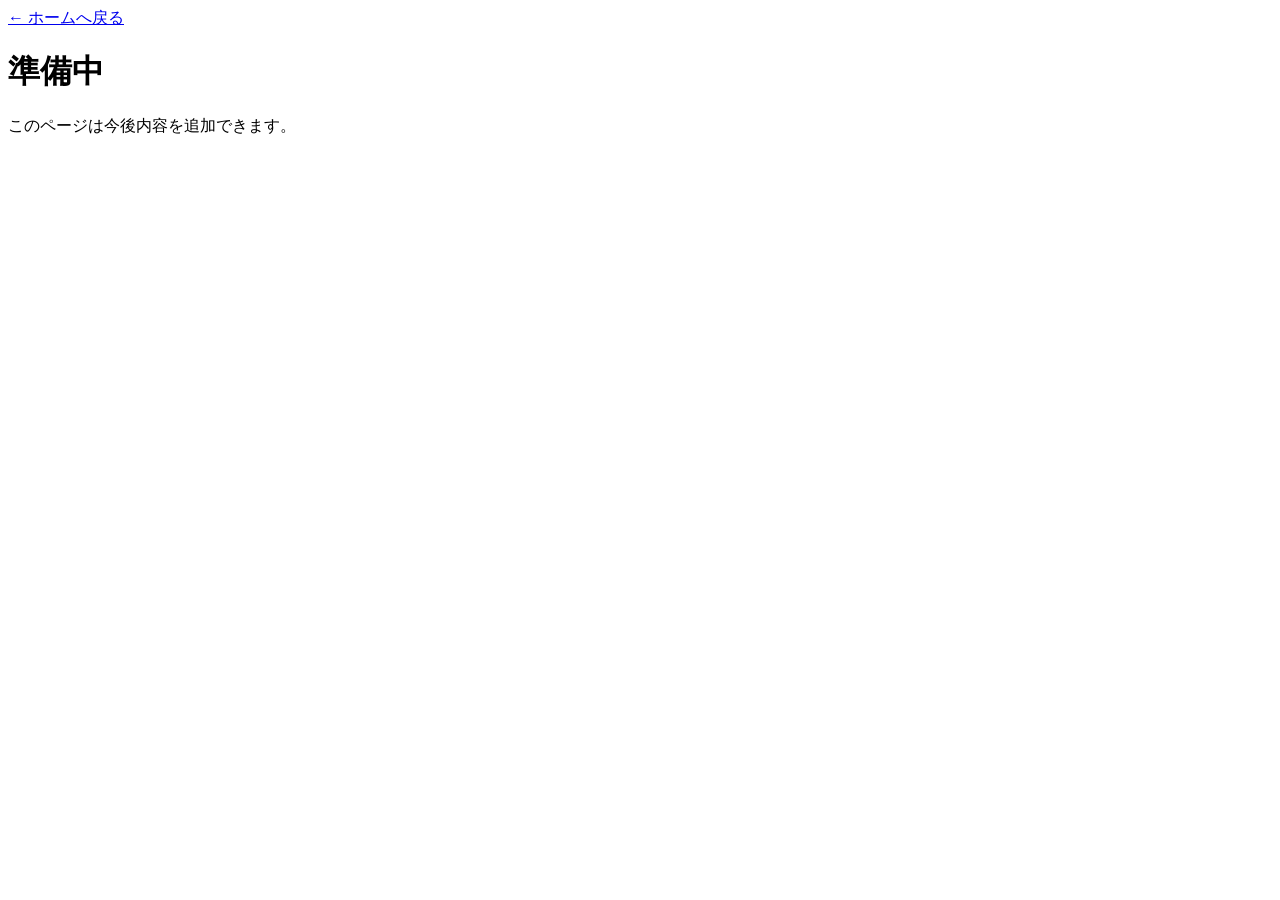
==== blog.html @ 23207fde "Add files via upload" ====
<!doctype html><html lang="ja"><head><meta charset="utf-8"><meta name="viewport" content="width=device-width,initial-scale=1"><title>blog｜キャリアコンサルタント ○○○○</title><link rel="stylesheet" href="assets/css/style.css"></head><body><header class="simple-header"><div class="container"><a href="index.html">← ホームへ戻る</a></div></header><main class="subpage"><div class="container narrow"><h1>準備中</h1><p>このページは今後内容を追加できます。</p></div></main></body></html>
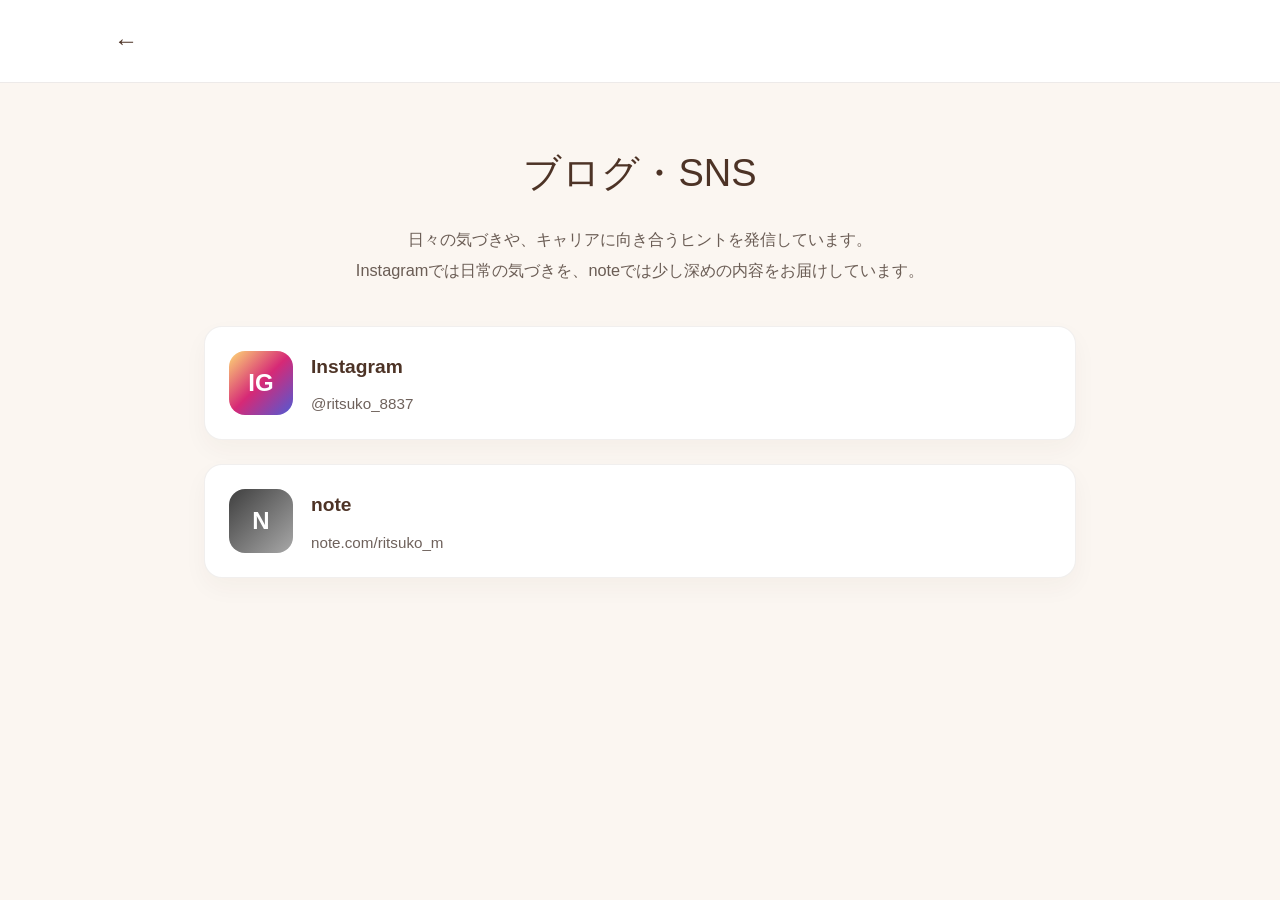
==== commit 458d7661: "Add Instagram and Note card links to the blog page" ====
--- a/blog.html
+++ b/blog.html
@@ -1 +1,152 @@
-<!doctype html><html lang="ja"><head><meta charset="utf-8"><meta name="viewport" content="width=device-width,initial-scale=1"><title>blog｜キャリアコンサルタント ○○○○</title><link rel="stylesheet" href="assets/css/style.css"></head><body><header class="simple-header"><div class="container"><a href="index.html">← ホームへ戻る</a></div></header><main class="subpage"><div class="container narrow"><h1>準備中</h1><p>このページは今後内容を追加できます。</p></div></main></body></html>
+<!doctype html>
+<html lang="ja">
+<head>
+  <meta charset="utf-8">
+  <meta name="viewport" content="width=device-width,initial-scale=1">
+  <title>blog｜キャリアコンサルタント ○○○○</title>
+  <link rel="stylesheet" href="assets/css/style.css">
+  <style>
+    body {
+      margin: 0;
+      font-family: "Noto Sans JP", sans-serif;
+      background: #fbf6f1;
+      color: #4a3a32;
+    }
+    .simple-header {
+      background: #fff;
+      border-bottom: 1px solid rgba(77, 51, 38, 0.1);
+      padding: 18px 0;
+    }
+    .container {
+      max-width: 1100px;
+      margin: 0 auto;
+      padding: 0 24px;
+    }
+    .simple-header a {
+      display: inline-block;
+      color: #4d3326;
+      text-decoration: none;
+      font-size: 1.5rem;
+      font-weight: 700;
+    }
+    .subpage {
+      padding: 64px 0 96px;
+    }
+    .narrow {
+      max-width: 920px;
+    }
+    h1 {
+      margin: 0 0 24px;
+      font-size: clamp(2rem, 3vw, 3rem);
+      line-height: 1.4;
+      color: #4d3326;
+      text-align: center;
+    }
+    .lead {
+      margin: 0 auto 40px;
+      max-width: 700px;
+      font-size: 1.02rem;
+      line-height: 1.9;
+      color: rgba(74, 58, 50, 0.82);
+      text-align: center;
+    }
+    .link-grid {
+      display: grid;
+      gap: 24px;
+      margin-top: 24px;
+    }
+    .link-card {
+      display: flex;
+      align-items: center;
+      gap: 18px;
+      background: #fff;
+      border: 1px solid rgba(77, 51, 38, 0.08);
+      border-radius: 18px;
+      padding: 22px 24px;
+      box-shadow: 0 10px 24px rgba(77, 51, 38, 0.04);
+      text-decoration: none;
+      color: #4a3a32;
+      transition: transform 0.2s ease, box-shadow 0.2s ease;
+    }
+    .link-card:hover {
+      transform: translateY(-2px);
+      box-shadow: 0 16px 28px rgba(77, 51, 38, 0.08);
+    }
+    .card-icon {
+      flex-shrink: 0;
+      width: 64px;
+      height: 64px;
+      border-radius: 16px;
+      display: flex;
+      align-items: center;
+      justify-content: center;
+      font-size: 1.5rem;
+      font-weight: 700;
+      color: #fff;
+    }
+    .instagram .card-icon {
+      background: linear-gradient(135deg, #feda75, #d62976, #4f5bd5);
+    }
+    .note .card-icon {
+      background: linear-gradient(135deg, #3f3f3f, #a8a8a8);
+    }
+    .card-copy {
+      flex: 1;
+    }
+    .card-copy h3 {
+      margin: 0 0 6px;
+      font-size: 1.2rem;
+      color: #4d3326;
+    }
+    .card-copy p {
+      margin: 0;
+      font-size: 0.95rem;
+      line-height: 1.7;
+      color: rgba(74, 58, 50, 0.8);
+      word-break: break-all;
+    }
+    @media (max-width: 640px) {
+      .link-card {
+        align-items: flex-start;
+      }
+      .card-icon {
+        width: 52px;
+        height: 52px;
+        font-size: 1.2rem;
+      }
+    }
+  </style>
+</head>
+<body>
+  <header class="simple-header">
+    <div class="container">
+      <a href="index.html">←</a>
+    </div>
+  </header>
+
+  <main class="subpage">
+    <div class="container narrow">
+      <h1>ブログ・SNS</h1>
+      <p class="lead">日々の気づきや、キャリアに向き合うヒントを発信しています。<br>Instagramでは日常の気づきを、noteでは少し深めの内容をお届けしています。</p>
+
+      <div class="link-grid">
+        <a class="link-card instagram" href="https://www.instagram.com/ritsuko_8837/" target="_blank" rel="noopener noreferrer">
+          <div class="card-icon">IG</div>
+          <div class="card-copy">
+            <h3>Instagram</h3>
+            <p>@ritsuko_8837</p>
+          </div>
+        </a>
+
+        <a class="link-card note" href="https://note.com/ritsuko_m" target="_blank" rel="noopener noreferrer">
+          <div class="card-icon">N</div>
+          <div class="card-copy">
+            <h3>note</h3>
+            <p>note.com/ritsuko_m</p>
+          </div>
+        </a>
+      </div>
+    </div>
+  </main>
+</body>
+</html>
--- a/assets/css/style.css
+++ b/assets/css/style.css
@@ -0,0 +1,2 @@
+:root{--brown:#4d3326;--coral:#e77f70;--beige:#fbf6f1;--sage:#91a080;--text:#4a3a32;--white:#fff}*{box-sizing:border-box}html{scroll-behavior:smooth}body{margin:0;color:var(--text);background:#fff;font-family:"Noto Serif JP", "Yu Mincho", "Hiragino Mincho ProN",serif;line-height:1.9}a{color:inherit}.container{width:min(1180px,calc(100% - 40px));margin:auto}.site-header{background:#fff;position:sticky;top:0;z-index:20;border-bottom:1px solid #f2ebe5}.header-inner{min-height:96px;display:flex;align-items:center;justify-content:space-between;gap:24px}.brand{text-decoration:none;display:flex;flex-direction:column;line-height:1.3}.brand-copy{font-size:11px}.brand strong{font-size:22px;font-weight:500}.brand small{font-size:12px;color:#7a6c64}.global-nav{display:flex;align-items:center;gap:24px}.global-nav a{text-decoration:none;font-size:14px}.global-nav .active{color:var(--coral)}.nav-cta,.button{background:var(--coral);color:#fff!important;border-radius:999px;padding:13px 24px;text-decoration:none!important;display:inline-block}.menu-toggle{display:none;border:0;background:none;font-size:26px}.hero{display:grid;grid-template-columns:1fr 1fr;min-height:610px;background:linear-gradient(90deg,#fff,#ffffaf7)}.hero-photo{background:url('../images/HP①.jpg') center/cover no-repeat;position:relative;overflow:hidden}.hero-photo:before{content:"";position:absolute;inset:0;display:grid;place-items:center;color:#7b6d65;font-family:"Noto Sans JP",sans-serif;font-size:18px;letter-spacing:.12em}.hero-copy{padding:80px 9%;display:flex;flex-direction:column;justify-content:center}.eyebrow,.section-en{color:#c89b88;font-style:italic;letter-spacing:.1em}.hero h1{font-size:clamp(34px, 4vw, 56px);line-height:1.55;font-weight:500;margin:8px 0 28px}.hero h1 span{color:var(--coral)}.hero p{font-size:17px}.section{padding:90px 0}.section-en{text-align:center;margin:0}.section h2{font-size:30px;text-align:center;font-weight:500;margin:4px 0 50px}.cards{display:grid;grid-template-columns:repeat(3, 1fr);gap:32px}.card{background:#fff;border-radius:12px;box-shadow:0 8px 28px rgba(90, 65, 48, .09);overflow:hidden}.card-visual{height:210px;background:#f1e6dc;position:relative}.visual-consult{background:linear-gradient(135deg, #f6ede5, #e9f0e3)}.visual-online{background:linear-gradient(135deg, #efe5d8, #f6f2ed)}.visual-company{background:linear-gradient(135deg, #d8d5cf, #eef0ec)}.card-visual:after{content:"";position:absolute;inset:0;display:grid;place-items:center;letter-spacing:.18em;color:#81736b}.card-body{padding:28px;text-align:center}.card-body h3{font-size:20px;margin:0 0 16px}.card-body small{font-size:14px}.card-body a{color:var(--coral);text-decoration:none}.contact-strip{padding:62px 0;background:#fff7f2}.contact-strip-inner{display:flex;align-items:center;justify-content:space-between;gap:48px}.contact-strip h2{font-size:26px;margin:0 0 8px}.site-footer{background:#765a49;color:#fff;padding:34px 0}.footer-inner{text-align:center}.footer-inner nav{display:flex;justify-content:center;flex-wrap:wrap;gap:20px}.footer-inner a{text-decoration:none;font-size:13px}.footer-inner p{font-size:12px;opacity:.8}.simple-header{padding:22px 0;border-bottom:1px solid #eee}.simple-header a{text-decoration:none}.subpage{padding:80px 0}.narrow{max-width:900px}.subpage h1{text-align:center;font-size:38px;font-weight:500}.profile-grid{display:grid;grid-template-columns:320px 1fr;gap:50px;margin-top:50px}.profile-photo{min-height:440px;border-radius:180px 180px 30px 30px;position:relative}.service-detail{padding:36px 0;border-bottom:1px solid #eee}.images-grid-3{display:grid;grid-template-columns:repeat(3, 1fr);gap:20px;margin-top:40px}.images-grid-3 img{width:100%;height:auto;max-height:300px;object-fit:cover;border-radius:8px}
+@media(max-width:900px){.global-nav{display:none;position:absolute;left:20px;right:20px;top:85px;background:#fff;padding:24px;box-shadow:0 10px 30px rgba(0,0,0,.08);flex-direction:column;align-items:flex-start}.global-nav.open{display:flex}.menu-toggle{display:block}.hero{grid-template-columns:1fr}.hero-photo{min-height:390px}.hero-copy{padding:55px 7%}.cards{grid-template-columns:1fr;max-width:620px;margin:auto}.contact-strip-inner{flex-direction:column;align-items:flex-start}.profile-grid{grid-template-columns:1fr}.profile-photo{max-width:360px;width:100%;margin:auto}}
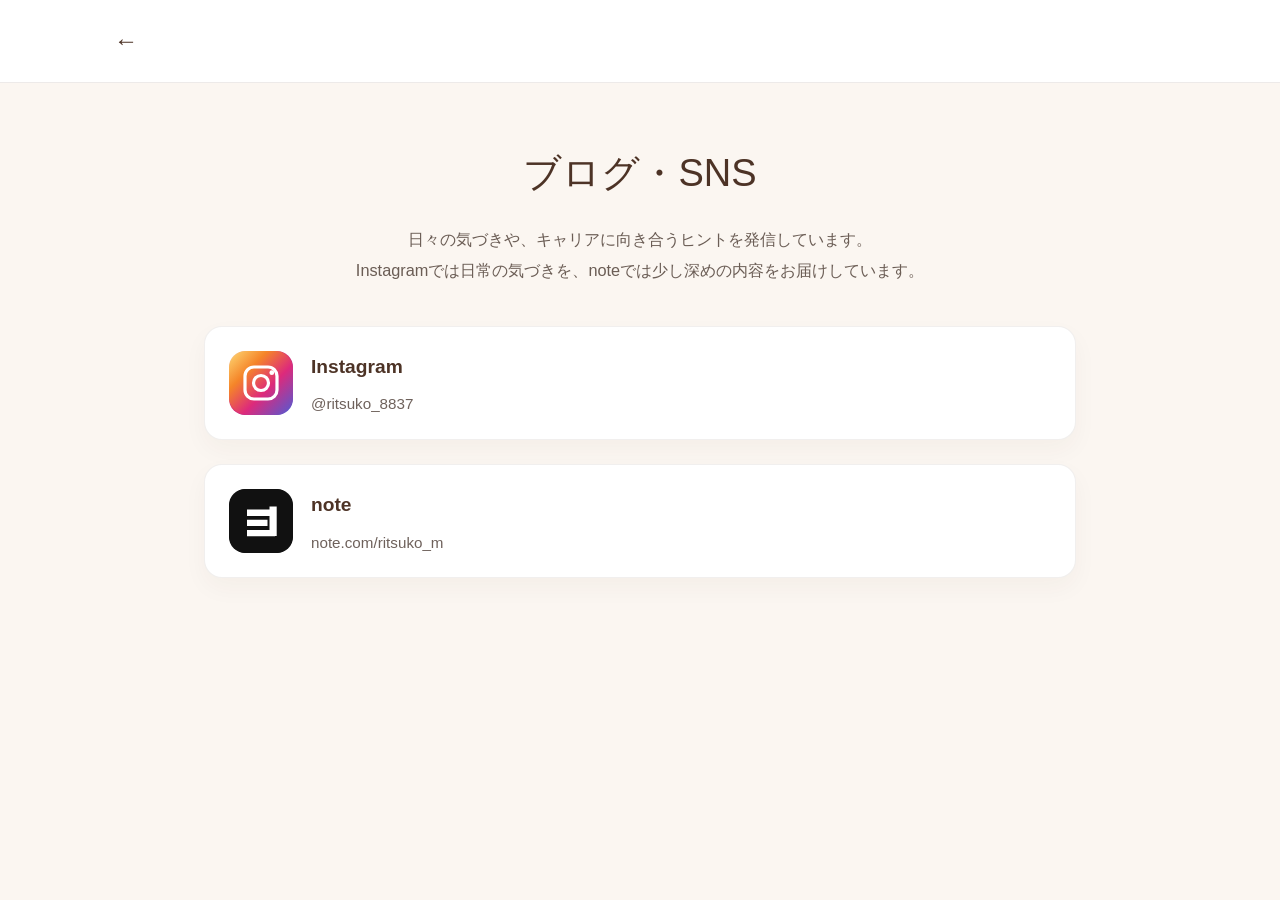
==== commit a28a90f6: "Replace custom social icons with official-style Instagram and note logos" ====
--- a/blog.html
+++ b/blog.html
@@ -80,15 +80,18 @@
       display: flex;
       align-items: center;
       justify-content: center;
-      font-size: 1.5rem;
-      font-weight: 700;
-      color: #fff;
+      overflow: hidden;
+    }
+    .card-icon svg {
+      width: 100%;
+      height: 100%;
+      display: block;
     }
     .instagram .card-icon {
       background: linear-gradient(135deg, #feda75, #d62976, #4f5bd5);
     }
     .note .card-icon {
-      background: linear-gradient(135deg, #3f3f3f, #a8a8a8);
+      background: #111111;
     }
     .card-copy {
       flex: 1;
@@ -112,7 +115,6 @@
       .card-icon {
         width: 52px;
         height: 52px;
-        font-size: 1.2rem;
       }
     }
   </style>
@@ -131,7 +133,22 @@
 
       <div class="link-grid">
         <a class="link-card instagram" href="https://www.instagram.com/ritsuko_8837/" target="_blank" rel="noopener noreferrer">
-          <div class="card-icon">IG</div>
+          <div class="card-icon" aria-label="Instagram">
+            <svg viewBox="0 0 64 64" aria-hidden="true" role="img">
+              <rect x="0" y="0" width="64" height="64" rx="18" fill="url(#igBg)"/>
+              <rect x="16" y="16" width="32" height="32" rx="9" fill="none" stroke="white" stroke-width="3.2"/>
+              <circle cx="32" cy="32" r="7.5" fill="none" stroke="white" stroke-width="3.2"/>
+              <circle cx="42.8" cy="21.7" r="2.4" fill="white"/>
+              <defs>
+                <linearGradient id="igBg" x1="0" y1="0" x2="1" y2="1">
+                  <stop offset="0%" stop-color="#feda75"/>
+                  <stop offset="30%" stop-color="#f58529"/>
+                  <stop offset="60%" stop-color="#dd2a7b"/>
+                  <stop offset="100%" stop-color="#4f5bd5"/>
+                </linearGradient>
+              </defs>
+            </svg>
+          </div>
           <div class="card-copy">
             <h3>Instagram</h3>
             <p>@ritsuko_8837</p>
@@ -139,7 +156,13 @@
         </a>
 
         <a class="link-card note" href="https://note.com/ritsuko_m" target="_blank" rel="noopener noreferrer">
-          <div class="card-icon">N</div>
+          <div class="card-icon" aria-label="note">
+            <svg viewBox="0 0 64 64" aria-hidden="true" role="img">
+              <rect x="0" y="0" width="64" height="64" rx="18" fill="#111111"/>
+              <path d="M18 20.5h28v6.4H18v-6.4Zm0 10.2h20.5v6.4H18v-6.4Zm0 10.2h28v6.4H18v-6.4Z" fill="white"/>
+              <path d="M40.5 17.5h7.2v29.5h-7.2V17.5Z" fill="white"/>
+            </svg>
+          </div>
           <div class="card-copy">
             <h3>note</h3>
             <p>note.com/ritsuko_m</p>
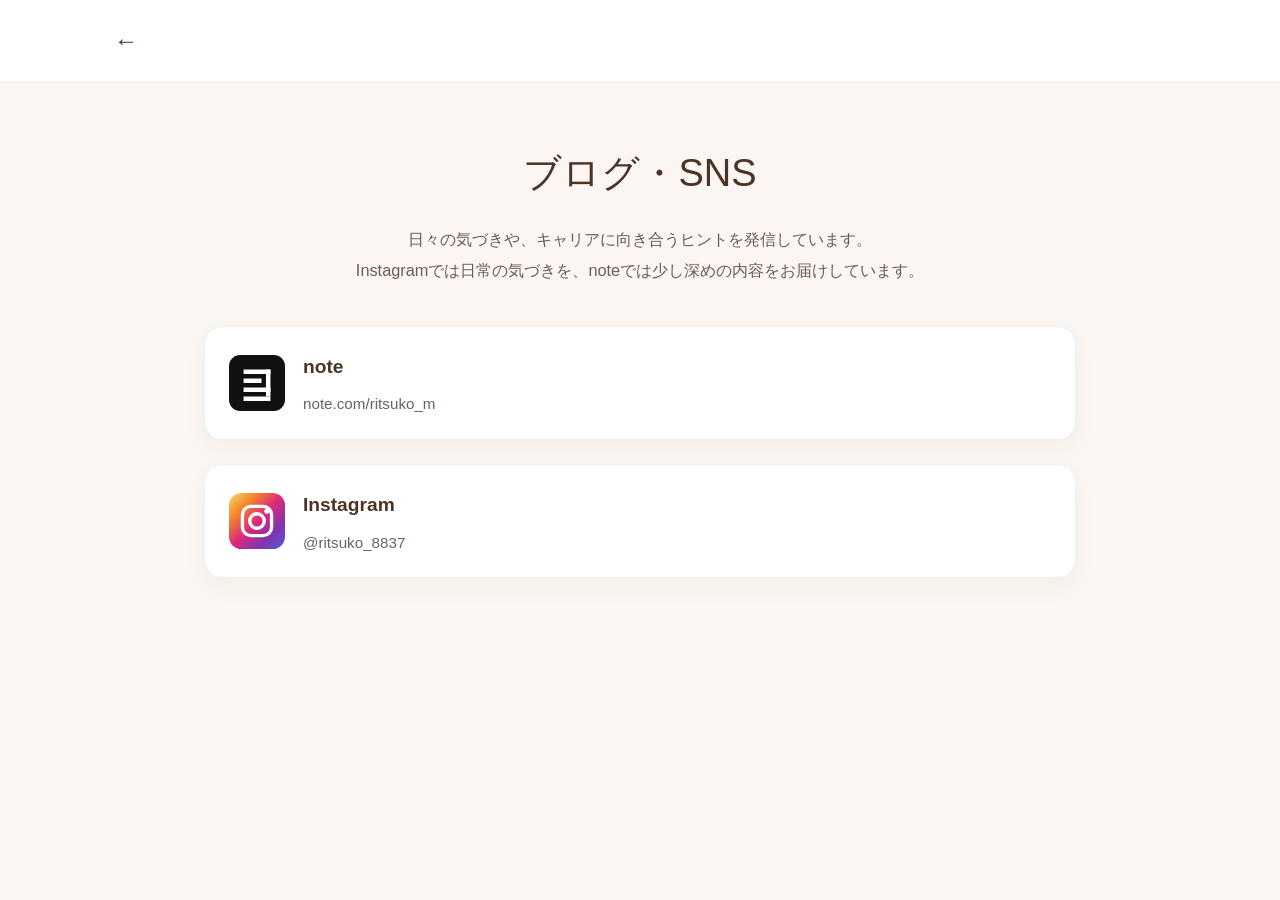
==== commit 097b2711: "Update blog page to use official SVG logos ordered note first then Instagram" ====
--- a/blog.html
+++ b/blog.html
@@ -72,26 +72,11 @@
       transform: translateY(-2px);
       box-shadow: 0 16px 28px rgba(77, 51, 38, 0.08);
     }
-    .card-icon {
+    .logo {
+      width: 56px;
+      height: 56px;
       flex-shrink: 0;
-      width: 64px;
-      height: 64px;
-      border-radius: 16px;
-      display: flex;
-      align-items: center;
-      justify-content: center;
-      overflow: hidden;
-    }
-    .card-icon svg {
-      width: 100%;
-      height: 100%;
       display: block;
-    }
-    .instagram .card-icon {
-      background: linear-gradient(135deg, #feda75, #d62976, #4f5bd5);
-    }
-    .note .card-icon {
-      background: #111111;
     }
     .card-copy {
       flex: 1;
@@ -112,9 +97,9 @@
       .link-card {
         align-items: flex-start;
       }
-      .card-icon {
-        width: 52px;
-        height: 52px;
+      .logo {
+        width: 48px;
+        height: 48px;
       }
     }
   </style>
@@ -132,40 +117,19 @@
       <p class="lead">日々の気づきや、キャリアに向き合うヒントを発信しています。<br>Instagramでは日常の気づきを、noteでは少し深めの内容をお届けしています。</p>
 
       <div class="link-grid">
+        <a class="link-card note" href="https://note.com/ritsuko_m" target="_blank" rel="noopener noreferrer">
+          <img class="logo" src="assets/images/note-logo.svg" alt="note" width="56" height="56">
+          <div class="card-copy">
+            <h3>note</h3>
+            <p>note.com/ritsuko_m</p>
+          </div>
+        </a>
+
         <a class="link-card instagram" href="https://www.instagram.com/ritsuko_8837/" target="_blank" rel="noopener noreferrer">
-          <div class="card-icon" aria-label="Instagram">
-            <svg viewBox="0 0 64 64" aria-hidden="true" role="img">
-              <rect x="0" y="0" width="64" height="64" rx="18" fill="url(#igBg)"/>
-              <rect x="16" y="16" width="32" height="32" rx="9" fill="none" stroke="white" stroke-width="3.2"/>
-              <circle cx="32" cy="32" r="7.5" fill="none" stroke="white" stroke-width="3.2"/>
-              <circle cx="42.8" cy="21.7" r="2.4" fill="white"/>
-              <defs>
-                <linearGradient id="igBg" x1="0" y1="0" x2="1" y2="1">
-                  <stop offset="0%" stop-color="#feda75"/>
-                  <stop offset="30%" stop-color="#f58529"/>
-                  <stop offset="60%" stop-color="#dd2a7b"/>
-                  <stop offset="100%" stop-color="#4f5bd5"/>
-                </linearGradient>
-              </defs>
-            </svg>
-          </div>
+          <img class="logo" src="assets/images/instagram-logo.svg" alt="Instagram" width="56" height="56">
           <div class="card-copy">
             <h3>Instagram</h3>
             <p>@ritsuko_8837</p>
-          </div>
-        </a>
-
-        <a class="link-card note" href="https://note.com/ritsuko_m" target="_blank" rel="noopener noreferrer">
-          <div class="card-icon" aria-label="note">
-            <svg viewBox="0 0 64 64" aria-hidden="true" role="img">
-              <rect x="0" y="0" width="64" height="64" rx="18" fill="#111111"/>
-              <path d="M18 20.5h28v6.4H18v-6.4Zm0 10.2h20.5v6.4H18v-6.4Zm0 10.2h28v6.4H18v-6.4Z" fill="white"/>
-              <path d="M40.5 17.5h7.2v29.5h-7.2V17.5Z" fill="white"/>
-            </svg>
-          </div>
-          <div class="card-copy">
-            <h3>note</h3>
-            <p>note.com/ritsuko_m</p>
           </div>
         </a>
       </div>
